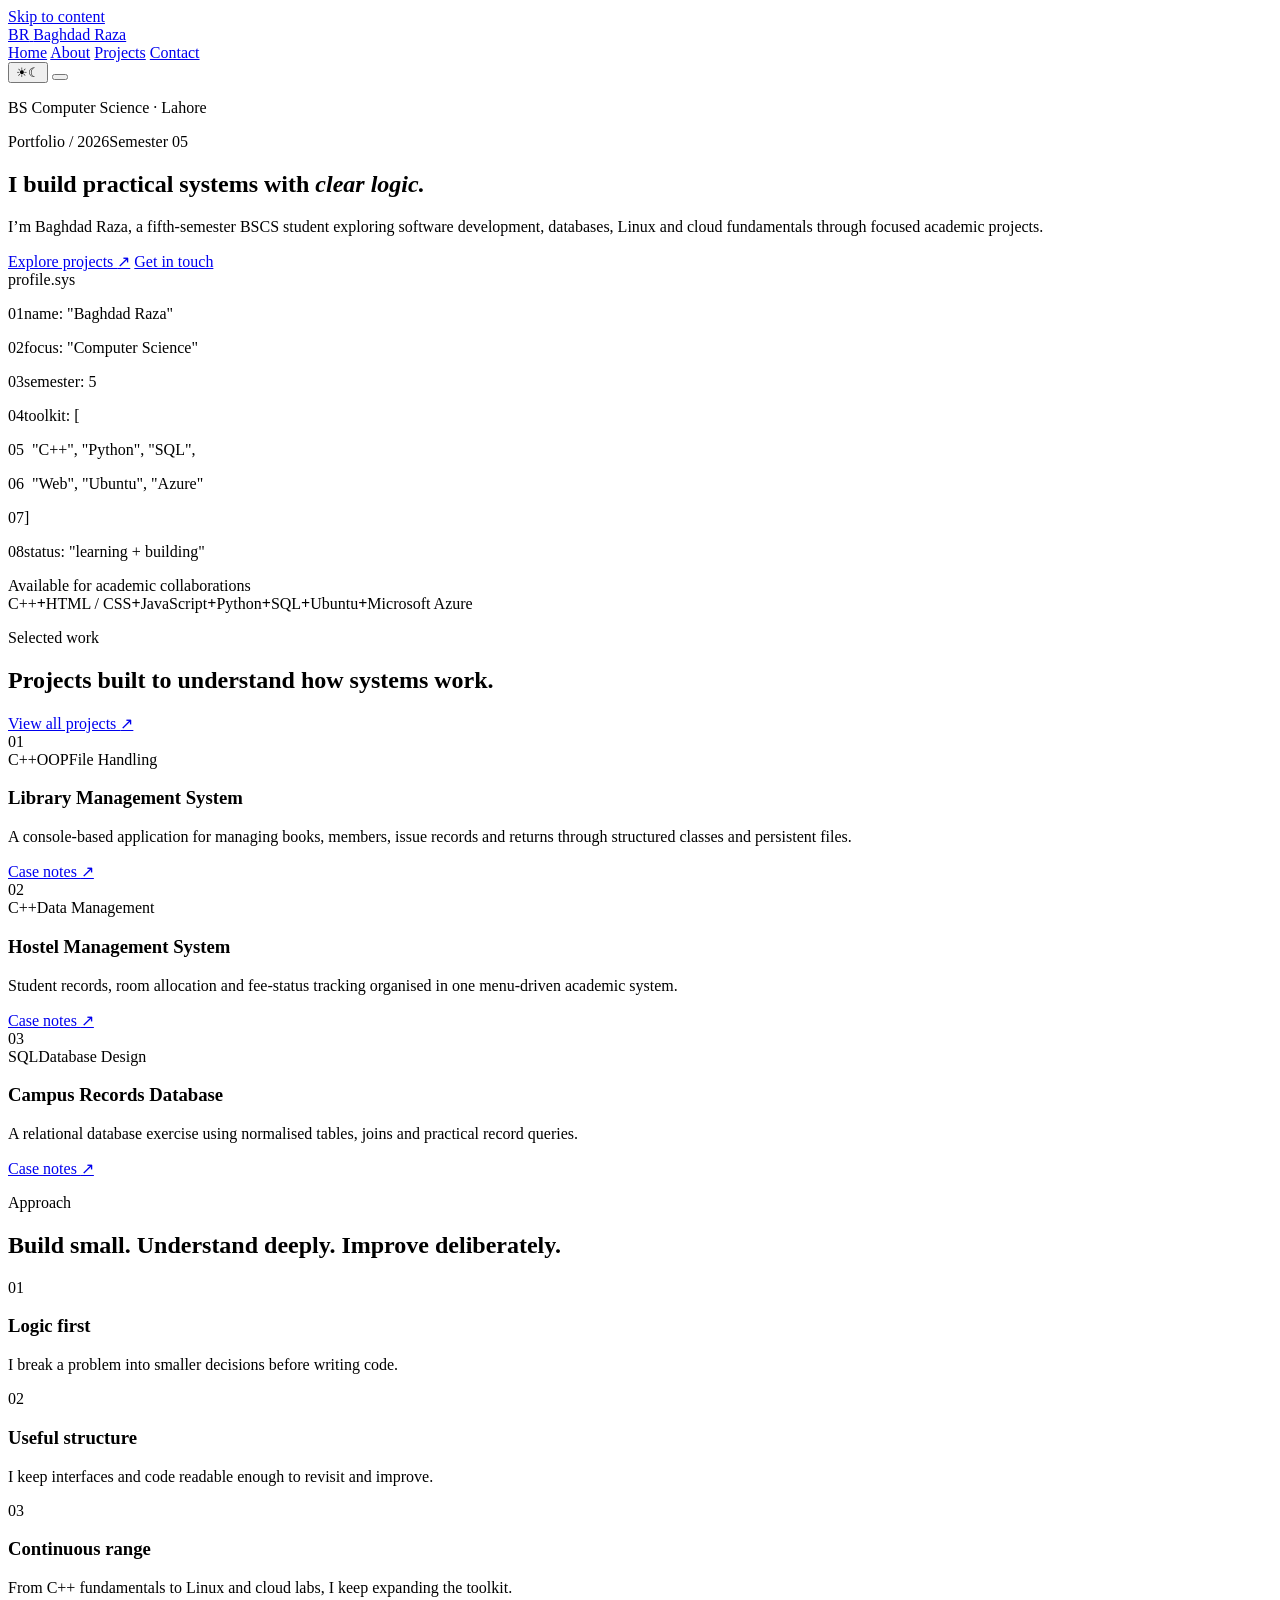
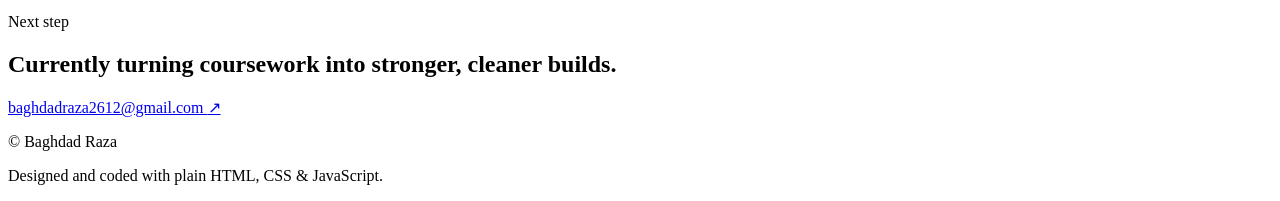
==== index.html @ f520c91e "Add personal portfolio website" ====
<!doctype html>
<html lang="en" data-theme="dark">
<head>
  <meta charset="utf-8">
  <meta name="viewport" content="width=device-width, initial-scale=1">
  <meta name="description" content="Portfolio of Baghdad Raza, a BS Computer Science student building practical software and learning modern computing systems.">
  <meta name="theme-color" content="#0a0908">
  <title>Baghdad Raza — CS Portfolio</title>
  <link rel="icon" type="image/svg+xml" href="data:image/svg+xml,%3Csvg xmlns='http://www.w3.org/2000/svg' viewBox='0 0 64 64'%3E%3Crect width='64' height='64' rx='15' fill='%230a0908'/%3E%3Cpath d='M17 16h17c9 0 14 4 14 11 0 4-2 7-6 9 5 1 8 5 8 10 0 8-6 12-16 12H17V16Zm10 9v8h7c3 0 5-1 5-4s-2-4-5-4h-7Zm0 16v8h8c4 0 6-1 6-4s-2-4-6-4h-8Z' fill='%23d89a45'/%3E%3C/svg%3E">
  <link rel="stylesheet" href="assets/styles-v2.css">
  <script src="assets/script.js" defer></script>
</head>
<body data-page="home">
  <a class="skip-link" href="#main">Skip to content</a>
  <header class="site-header">
    <nav class="nav container" aria-label="Primary navigation">
      <a class="brand" href="index.html" aria-label="Baghdad Raza home">
        <span class="brand-mark">BR</span>
        <span class="brand-name">Baghdad Raza</span>
      </a>
      <div class="nav-links" id="navLinks">
        <a data-nav="home" href="index.html">Home</a>
        <a data-nav="about" href="about.html">About</a>
        <a data-nav="projects" href="projects.html">Projects</a>
        <a data-nav="contact" href="contact.html">Contact</a>
      </div>
      <div class="nav-actions">
        <button class="icon-button theme-toggle" type="button" aria-label="Switch colour theme" title="Switch colour theme">
          <span class="sun" aria-hidden="true">☀</span><span class="moon" aria-hidden="true">☾</span>
        </button>
        <button class="menu-button" type="button" aria-expanded="false" aria-controls="navLinks" aria-label="Open menu">
          <span></span><span></span>
        </button>
      </div>
    </nav>
  </header>

  <main id="main">
    <section class="hero container">
      <div class="hero-copy reveal">
        <p class="eyebrow"><span></span> BS Computer Science · Lahore</p>
        <div class="hero-meta"><span>Portfolio / 2026</span><span>Semester 05</span></div>
        <h1>I build practical systems with <em>clear logic.</em></h1>
        <p class="hero-text">I’m Baghdad Raza, a fifth-semester BSCS student exploring software development, databases, Linux and cloud fundamentals through focused academic projects.</p>
        <div class="hero-actions">
          <a class="button primary" href="projects.html">Explore projects <span aria-hidden="true">↗</span></a>
          <a class="button ghost" href="contact.html">Get in touch</a>
        </div>
      </div>

      <aside class="system-card reveal delay-1" aria-label="Current profile snapshot">
        <div class="system-topbar">
          <span>profile.sys</span>
          <div aria-hidden="true"><i></i><i></i><i></i></div>
        </div>
        <div class="system-body">
          <p><span class="line-no">01</span><span class="key">name</span><span class="operator">:</span> <span class="value">"Baghdad Raza"</span></p>
          <p><span class="line-no">02</span><span class="key">focus</span><span class="operator">:</span> <span class="value">"Computer Science"</span></p>
          <p><span class="line-no">03</span><span class="key">semester</span><span class="operator">:</span> <span class="number">5</span></p>
          <p><span class="line-no">04</span><span class="key">toolkit</span><span class="operator">:</span> [</p>
          <p><span class="line-no">05</span>&nbsp;&nbsp;<span class="value">"C++"</span>, <span class="value">"Python"</span>, <span class="value">"SQL"</span>,</p>
          <p><span class="line-no">06</span>&nbsp;&nbsp;<span class="value">"Web"</span>, <span class="value">"Ubuntu"</span>, <span class="value">"Azure"</span></p>
          <p><span class="line-no">07</span>]</p>
          <p><span class="line-no">08</span><span class="key">status</span><span class="operator">:</span> <span class="value">"learning + building"</span></p>
          <span class="cursor" aria-hidden="true"></span>
        </div>
        <div class="system-footer"><span class="status-dot"></span> Available for academic collaborations</div>
      </aside>
    </section>

    <section class="signal-strip" aria-label="Technology focus">
      <div class="signal-track">
        <span>C++</span><b>+</b><span>HTML / CSS</span><b>+</b><span>JavaScript</span><b>+</b><span>Python</span><b>+</b><span>SQL</span><b>+</b><span>Ubuntu</span><b>+</b><span>Microsoft Azure</span>
      </div>
    </section>

    <section class="section container">
      <div class="section-heading reveal">
        <div>
          <p class="eyebrow">Selected work</p>
          <h2>Projects built to understand how systems work.</h2>
        </div>
        <a class="text-link" href="projects.html">View all projects <span>↗</span></a>
      </div>

      <div class="featured-grid">
        <article class="project-card project-featured reveal">
          <div class="project-index">01</div>
          <div>
            <div class="tag-row"><span>C++</span><span>OOP</span><span>File Handling</span></div>
            <h3>Library Management System</h3>
            <p>A console-based application for managing books, members, issue records and returns through structured classes and persistent files.</p>
          </div>
          <a href="projects.html#library-system" aria-label="Read about Library Management System">Case notes <span>↗</span></a>
        </article>

        <article class="project-card reveal delay-1">
          <div class="project-index">02</div>
          <div>
            <div class="tag-row"><span>C++</span><span>Data Management</span></div>
            <h3>Hostel Management System</h3>
            <p>Student records, room allocation and fee-status tracking organised in one menu-driven academic system.</p>
          </div>
          <a href="projects.html#hostel-system" aria-label="Read about Hostel Management System">Case notes <span>↗</span></a>
        </article>

        <article class="project-card reveal delay-2">
          <div class="project-index">03</div>
          <div>
            <div class="tag-row"><span>SQL</span><span>Database Design</span></div>
            <h3>Campus Records Database</h3>
            <p>A relational database exercise using normalised tables, joins and practical record queries.</p>
          </div>
          <a href="projects.html#campus-database" aria-label="Read about Campus Records Database">Case notes <span>↗</span></a>
        </article>
      </div>
    </section>

    <section class="section container split-section">
      <div class="section-heading compact reveal">
        <div>
          <p class="eyebrow">Approach</p>
          <h2>Build small. Understand deeply. Improve deliberately.</h2>
        </div>
      </div>
      <div class="principles reveal delay-1">
        <div><span>01</span><h3>Logic first</h3><p>I break a problem into smaller decisions before writing code.</p></div>
        <div><span>02</span><h3>Useful structure</h3><p>I keep interfaces and code readable enough to revisit and improve.</p></div>
        <div><span>03</span><h3>Continuous range</h3><p>From C++ fundamentals to Linux and cloud labs, I keep expanding the toolkit.</p></div>
      </div>
    </section>

    <section class="cta-panel container reveal">
      <p class="eyebrow">Next step</p>
      <h2>Currently turning coursework into stronger, cleaner builds.</h2>
      <a class="button primary" href="mailto:baghdadraza2612@gmail.com">baghdadraza2612@gmail.com <span>↗</span></a>
    </section>
  </main>

  <footer class="site-footer container">
    <p>© <span data-year></span> Baghdad Raza</p>
    <p>Designed and coded with plain HTML, CSS &amp; JavaScript.</p>
  </footer>
</body>
</html>
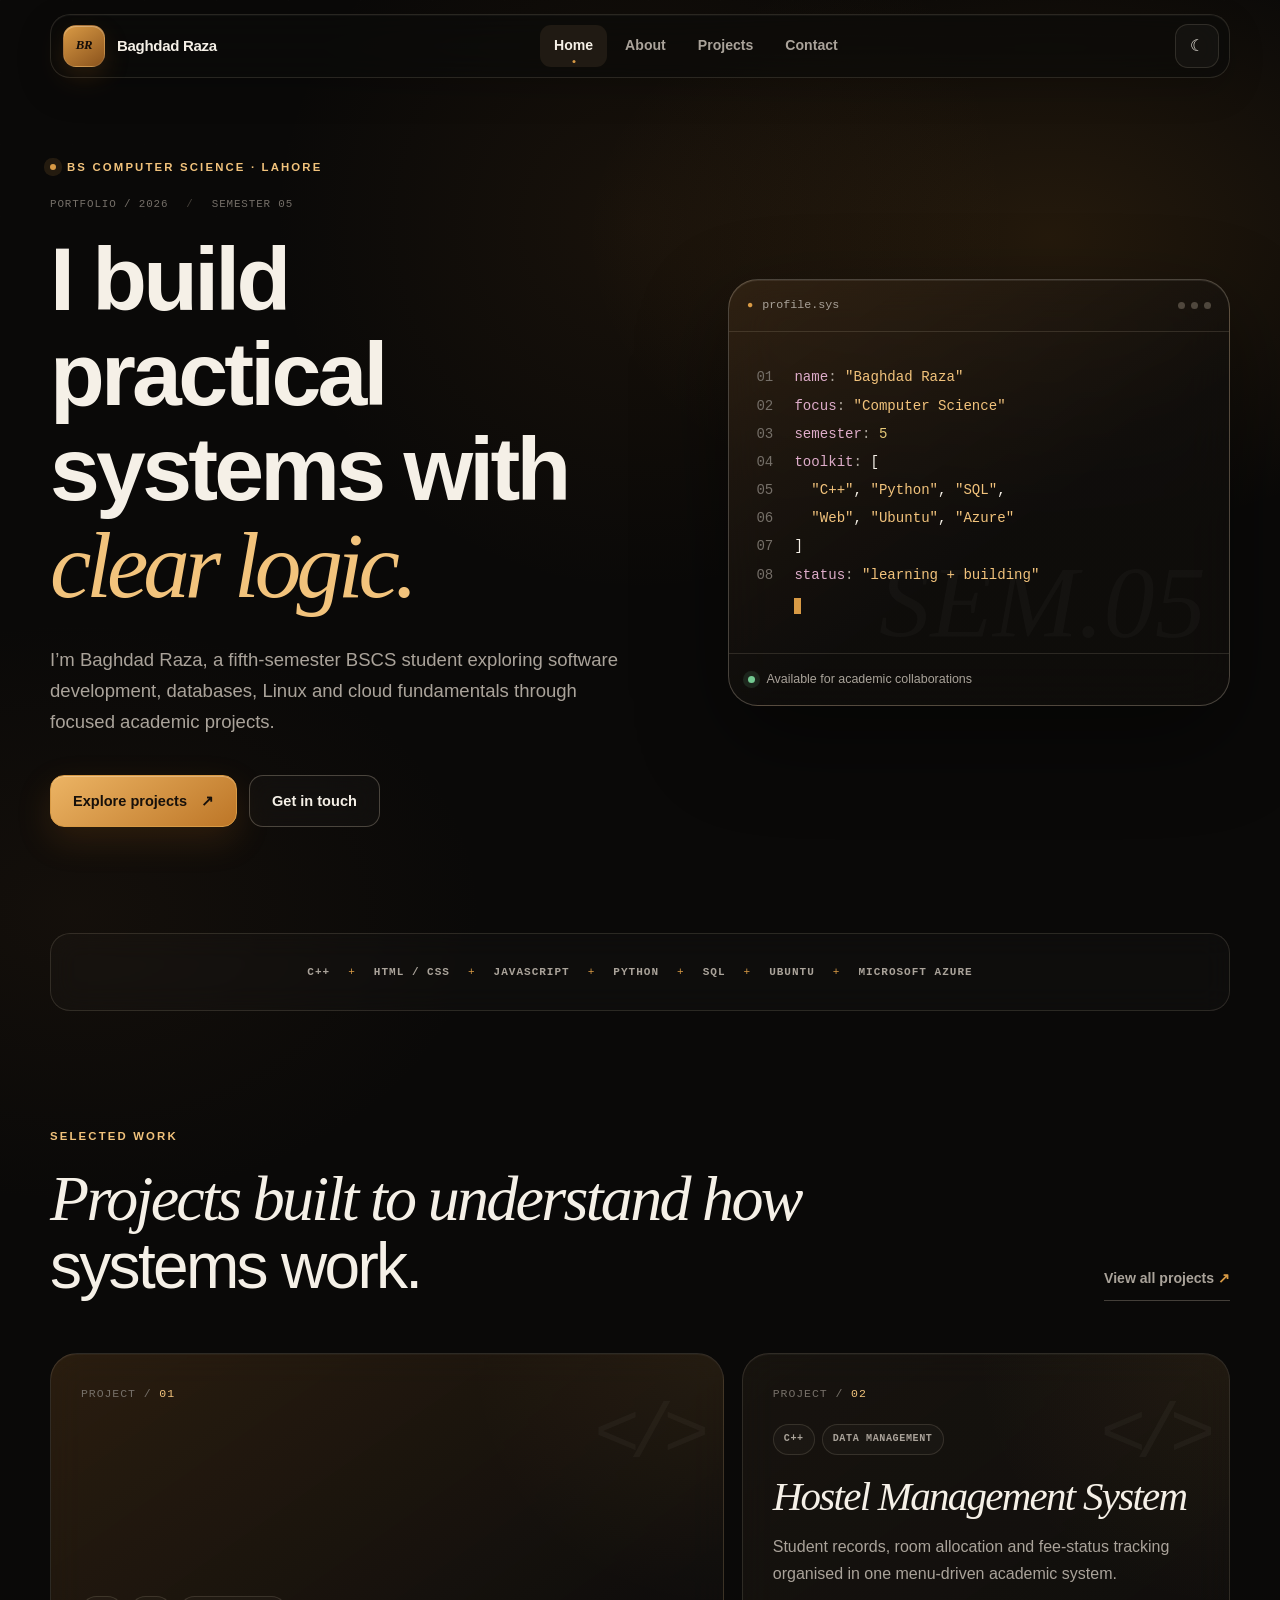
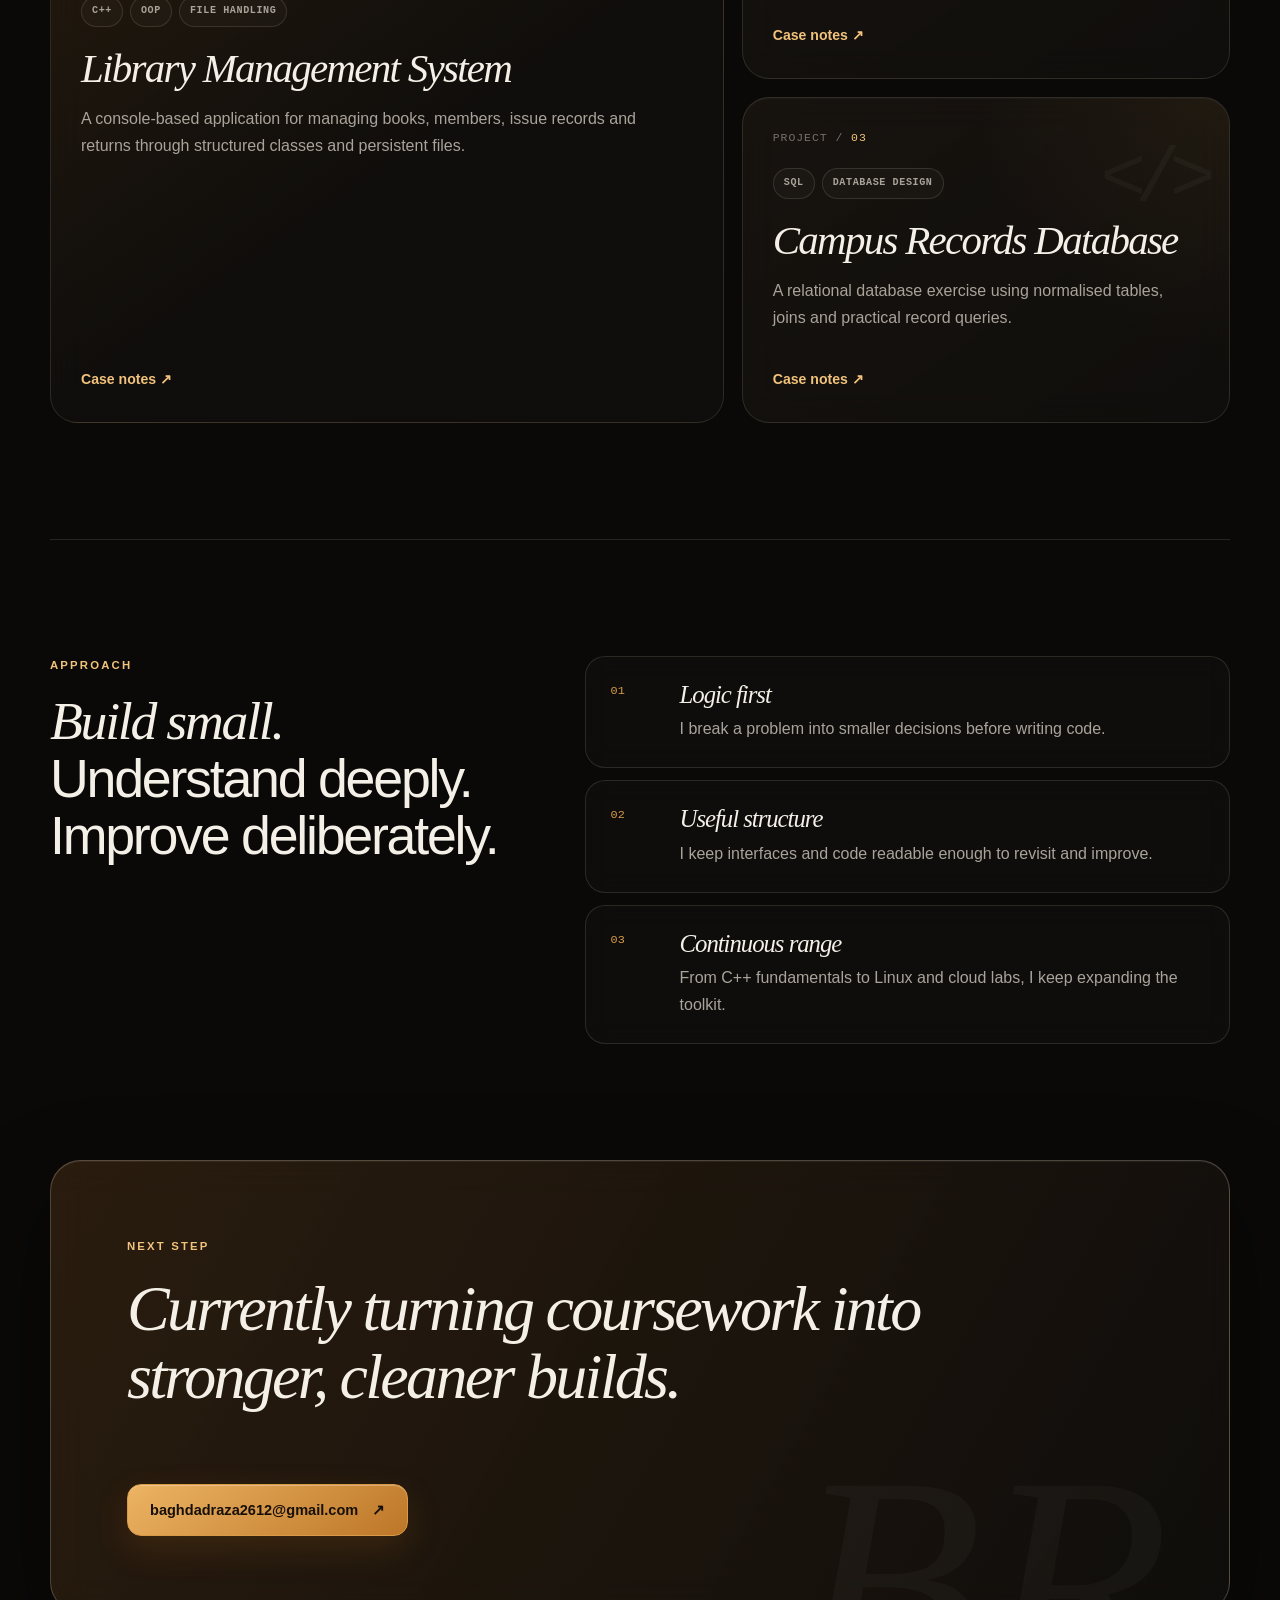
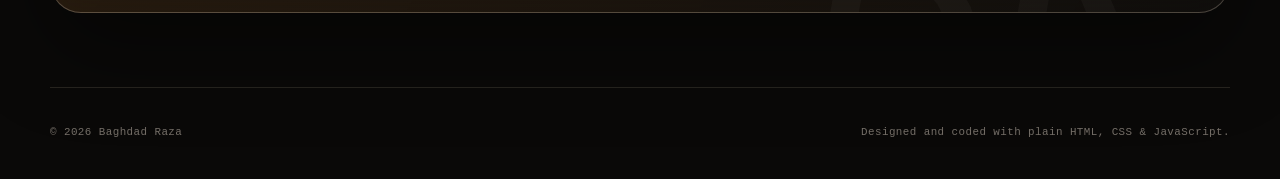
==== commit ae08920d: "Fix CSS and JavaScript paths" ====
--- a/index.html
+++ b/index.html
@@ -7,8 +7,8 @@
   <meta name="theme-color" content="#0a0908">
   <title>Baghdad Raza — CS Portfolio</title>
   <link rel="icon" type="image/svg+xml" href="data:image/svg+xml,%3Csvg xmlns='http://www.w3.org/2000/svg' viewBox='0 0 64 64'%3E%3Crect width='64' height='64' rx='15' fill='%230a0908'/%3E%3Cpath d='M17 16h17c9 0 14 4 14 11 0 4-2 7-6 9 5 1 8 5 8 10 0 8-6 12-16 12H17V16Zm10 9v8h7c3 0 5-1 5-4s-2-4-5-4h-7Zm0 16v8h8c4 0 6-1 6-4s-2-4-6-4h-8Z' fill='%23d89a45'/%3E%3C/svg%3E">
-  <link rel="stylesheet" href="assets/styles-v2.css">
-  <script src="assets/script.js" defer></script>
+  <link rel="stylesheet" href="styles-v2.css">
+  <script src="script.js" defer></script>
 </head>
 <body data-page="home">
   <a class="skip-link" href="#main">Skip to content</a>
--- a/styles-v2.css
+++ b/styles-v2.css
@@ -0,0 +1,192 @@
+:root {
+  --bg: #0a0908;
+  --bg-deep: #060606;
+  --surface: rgba(29, 25, 20, .72);
+  --surface-solid: #171411;
+  --surface-2: rgba(48, 38, 27, .58);
+  --text: #f5f0e7;
+  --muted: #aaa39a;
+  --faint: #756f68;
+  --line: rgba(244, 226, 202, .13);
+  --line-strong: rgba(244, 226, 202, .25);
+  --accent: #d89a45;
+  --accent-2: #f2c37c;
+  --accent-soft: rgba(216, 154, 69, .13);
+  --green: #73c991;
+  --shadow: 0 34px 90px rgba(0, 0, 0, .44);
+  --radius: 27px;
+  --max: 1180px;
+  --serif: "Iowan Old Style", "Palatino Linotype", Georgia, serif;
+  --sans: Inter, ui-sans-serif, -apple-system, BlinkMacSystemFont, "Segoe UI", sans-serif;
+  --mono: "SFMono-Regular", Consolas, "Liberation Mono", monospace;
+  --pointer-x: 50vw;
+  --pointer-y: 25vh;
+}
+
+[data-theme="light"] {
+  --bg: #f4efe6;
+  --bg-deep: #eae2d6;
+  --surface: rgba(255, 252, 246, .76);
+  --surface-solid: #fffaf2;
+  --surface-2: rgba(231, 216, 196, .62);
+  --text: #1c1712;
+  --muted: #6d645a;
+  --faint: #91877c;
+  --line: rgba(55, 38, 20, .13);
+  --line-strong: rgba(55, 38, 20, .23);
+  --accent: #9a5d16;
+  --accent-2: #6f400d;
+  --accent-soft: rgba(154, 93, 22, .1);
+  --green: #287c49;
+  --shadow: 0 30px 80px rgba(74, 50, 24, .14);
+}
+
+* { box-sizing: border-box; }
+html { scroll-behavior: smooth; }
+body {
+  margin: 0;
+  min-width: 320px;
+  background:
+    radial-gradient(800px circle at var(--pointer-x) var(--pointer-y), rgba(170, 105, 35, .09), transparent 46%),
+    radial-gradient(800px 520px at 82% 7%, rgba(214, 137, 40, .13), transparent 58%),
+    radial-gradient(700px 500px at 6% 27%, rgba(93, 61, 30, .12), transparent 58%),
+    var(--bg);
+  color: var(--text);
+  font-family: var(--sans);
+  font-size: 16px;
+  line-height: 1.65;
+  -webkit-font-smoothing: antialiased;
+  transition: background-color .3s ease, color .3s ease;
+}
+body::before {
+  content: "";
+  position: fixed;
+  inset: 0;
+  z-index: -1;
+  pointer-events: none;
+  opacity: .32;
+  background-image: linear-gradient(rgba(255,255,255,.018) 1px, transparent 1px), linear-gradient(90deg, rgba(255,255,255,.018) 1px, transparent 1px);
+  background-size: 72px 72px;
+  mask-image: linear-gradient(to bottom, #000, transparent 78%);
+}
+a { color: inherit; text-decoration: none; }
+button, input, textarea { font: inherit; }
+button, a { -webkit-tap-highlight-color: transparent; }
+.container { width: min(calc(100% - 48px), var(--max)); margin-inline: auto; }
+.skip-link { position: fixed; left: 18px; top: -80px; z-index: 100; padding: 10px 16px; border-radius: 99px; background: var(--accent); color: #17100a; font-weight: 800; }
+.skip-link:focus { top: 18px; }
+
+.site-header { position: sticky; top: 14px; z-index: 50; height: 82px; pointer-events: none; }
+.nav {
+  min-height: 64px;
+  padding: 8px 10px 8px 12px;
+  display: flex;
+  align-items: center;
+  justify-content: space-between;
+  gap: 24px;
+  border: 1px solid var(--line);
+  border-radius: 20px;
+  background: rgba(12, 11, 10, .66);
+  box-shadow: 0 12px 35px rgba(0,0,0,.18), inset 0 1px rgba(255,255,255,.035);
+  backdrop-filter: blur(24px) saturate(120%);
+  pointer-events: auto;
+  transition: border .25s ease, background .25s ease, transform .25s ease;
+}
+[data-theme="light"] .nav { background: rgba(250, 246, 238, .74); }
+.site-header.scrolled .nav { border-color: var(--line-strong); transform: translateY(-2px); }
+.brand { display: flex; align-items: center; gap: 12px; font-weight: 730; letter-spacing: -.02em; }
+.brand-mark { position: relative; display: grid; place-items: center; width: 42px; height: 42px; border: 1px solid rgba(255,255,255,.09); border-radius: 13px; background: linear-gradient(145deg, #d99a45, #8b531c); color: #130d08; box-shadow: inset 0 1px rgba(255,255,255,.28), 0 10px 24px rgba(150,91,25,.22); font-family: var(--serif); font-size: .8rem; font-style: italic; font-weight: 800; }
+.brand-name { font-size: .94rem; }
+.nav-links { display: flex; align-items: center; gap: 4px; }
+.nav-links a { position: relative; padding: 9px 14px; border-radius: 11px; color: var(--muted); font-size: .88rem; font-weight: 620; transition: color .2s ease, background .2s ease; }
+.nav-links a:hover, .nav-links a.active { color: var(--text); background: var(--surface-2); }
+.nav-links a.active::after { content: ""; position: absolute; left: 50%; bottom: 4px; width: 3px; height: 3px; border-radius: 50%; background: var(--accent); transform: translateX(-50%); }
+.nav-actions { display: flex; align-items: center; gap: 8px; }
+.icon-button, .menu-button { width: 44px; height: 44px; border: 1px solid var(--line); border-radius: 13px; background: rgba(255,255,255,.03); color: var(--text); cursor: pointer; transition: border .2s ease, background .2s ease, transform .2s ease; }
+.icon-button:hover, .menu-button:hover { border-color: var(--line-strong); background: var(--surface-2); transform: translateY(-1px); }
+.icon-button span { font-size: 1rem; }
+[data-theme="dark"] .sun, [data-theme="light"] .moon { display: none; }
+.menu-button { display: none; position: relative; }
+.menu-button span { position: absolute; left: 12px; width: 18px; height: 1.5px; background: currentColor; transition: .2s ease; }
+.menu-button span:first-child { top: 16px; }.menu-button span:last-child { top: 23px; }
+.menu-button[aria-expanded="true"] span:first-child { top: 20px; transform: rotate(45deg); }.menu-button[aria-expanded="true"] span:last-child { top: 20px; transform: rotate(-45deg); }
+
+.hero { min-height: calc(100vh - 96px); display: grid; grid-template-columns: 1.08fr .92fr; gap: clamp(48px, 7vw, 100px); align-items: center; padding-block: 76px 106px; }
+.eyebrow { margin: 0 0 19px; color: var(--accent-2); font-size: .71rem; font-weight: 760; letter-spacing: .19em; text-transform: uppercase; }
+.hero .eyebrow { display: flex; align-items: center; gap: 11px; }
+.hero .eyebrow span { width: 6px; height: 6px; border-radius: 50%; background: var(--accent); box-shadow: 0 0 0 6px var(--accent-soft); }
+.hero-meta { display: flex; gap: 18px; margin-bottom: 18px; color: var(--faint); font-family: var(--mono); font-size: .68rem; letter-spacing: .08em; text-transform: uppercase; }
+.hero-meta span + span::before { content: "/"; margin-right: 18px; color: var(--line-strong); }
+h1, h2, h3, p { margin-top: 0; }
+h1, h2, h3 { line-height: 1.06; letter-spacing: -.042em; }
+.hero h1 { max-width: 760px; margin-bottom: 30px; font-size: clamp(3.5rem, 7vw, 6.65rem); font-weight: 570; }
+.hero h1 em { display: block; color: var(--accent-2); font-family: var(--serif); font-size: 1.04em; font-style: italic; font-weight: 400; letter-spacing: -.055em; }
+.hero-text { max-width: 640px; color: var(--muted); font-size: clamp(1rem, 1.5vw, 1.16rem); }
+.hero-actions { display: flex; flex-wrap: wrap; gap: 12px; margin-top: 38px; }
+.button { min-height: 52px; display: inline-flex; align-items: center; justify-content: center; gap: 14px; padding: 0 22px; border: 1px solid var(--line-strong); border-radius: 14px; font-size: .91rem; font-weight: 720; cursor: pointer; transition: transform .22s ease, background .22s ease, border-color .22s ease, box-shadow .22s ease; }
+.button span { transition: transform .22s ease; }.button:hover { transform: translateY(-2px); }.button:hover span { transform: translate(2px,-2px); }
+.button.primary { border-color: #d89a45; background: linear-gradient(145deg, #ecb464, #bd7627); color: #17100a; box-shadow: inset 0 1px rgba(255,255,255,.28), 0 13px 34px rgba(174,102,28,.19); }
+.button.ghost { background: rgba(255,255,255,.025); backdrop-filter: blur(12px); }.button.full { width: 100%; }
+
+.system-card { position: relative; overflow: hidden; border: 1px solid var(--line-strong); border-radius: 30px; background: linear-gradient(145deg, rgba(78,54,30,.4), rgba(16,14,12,.76) 58%); box-shadow: var(--shadow), inset 0 1px rgba(255,255,255,.08); backdrop-filter: blur(24px); transform: rotate(1.3deg); transition: transform .35s ease, border-color .35s ease; }
+.system-card:hover { transform: rotate(0) translateY(-5px); border-color: rgba(234,183,112,.36); }
+.system-card::before { content: "SEM.05"; position: absolute; right: 23px; bottom: 50px; color: rgba(255,255,255,.027); font-family: var(--serif); font-size: clamp(4rem, 8vw, 7rem); font-style: italic; line-height: 1; pointer-events: none; }
+.system-topbar { min-height: 52px; display: flex; align-items: center; justify-content: space-between; padding: 0 18px; border-bottom: 1px solid var(--line); color: var(--muted); font-family: var(--mono); font-size: .73rem; }
+.system-topbar::before { content: "●"; margin-right: 9px; color: var(--accent); font-size: .65rem; }.system-topbar > span { margin-right: auto; }
+.system-topbar div { display: flex; gap: 6px; }.system-topbar i { width: 7px; height: 7px; border-radius: 50%; background: var(--line-strong); }
+.system-body { position: relative; z-index: 1; padding: 31px 27px 36px; overflow: hidden; font-family: var(--mono); font-size: clamp(.75rem, 1.1vw, .9rem); line-height: 2; }
+.system-body p { margin: 0; white-space: nowrap; }.line-no { display: inline-block; width: 38px; color: var(--faint); user-select: none; }.key { color: #dfadca; }.operator { color: var(--muted); }.value { color: var(--accent-2); }.number { color: #e7c978; }
+.cursor { display: inline-block; width: 7px; height: 16px; margin: 6px 0 0 38px; vertical-align: middle; background: var(--accent); animation: blink 1s steps(1) infinite; }
+.system-footer { position: relative; z-index: 1; min-height: 52px; display: flex; align-items: center; gap: 11px; padding: 0 19px; border-top: 1px solid var(--line); color: var(--muted); font-size: .78rem; }
+.status-dot { flex: 0 0 auto; display: inline-block; width: 7px; height: 7px; border-radius: 50%; background: var(--green); box-shadow: 0 0 0 5px color-mix(in srgb, var(--green) 13%, transparent); }
+@keyframes blink { 50% { opacity: 0; } }
+
+.signal-strip { width: min(calc(100% - 48px), var(--max)); margin-inline: auto; overflow: hidden; border: 1px solid var(--line); border-radius: 20px; background: rgba(255,255,255,.018); backdrop-filter: blur(14px); }
+.signal-track { min-height: 76px; display: flex; align-items: center; justify-content: center; flex-wrap: wrap; gap: 13px 18px; padding: 16px 22px; color: var(--muted); font-family: var(--mono); font-size: .69rem; font-weight: 650; letter-spacing: .09em; text-transform: uppercase; }
+.signal-track b { color: var(--accent); font-weight: 400; }
+.section { padding-block: 116px; }
+.section-heading { display: flex; align-items: end; justify-content: space-between; gap: 40px; margin-bottom: 52px; }
+.section-heading h2 { max-width: 760px; margin: 0; font-size: clamp(2.5rem, 5vw, 4.55rem); font-weight: 480; }
+.section-heading h2::first-line { font-family: var(--serif); font-style: italic; font-weight: 400; }
+.text-link { flex: 0 0 auto; padding: 9px 0; border-bottom: 1px solid var(--line-strong); color: var(--muted); font-size: .88rem; font-weight: 680; }.text-link span { color: var(--accent); }.text-link:hover { color: var(--text); }
+.featured-grid { display: grid; grid-template-columns: 1.38fr 1fr; gap: 18px; }
+.project-card { position: relative; min-height: 326px; display: flex; flex-direction: column; justify-content: space-between; overflow: hidden; padding: 30px; border: 1px solid var(--line); border-radius: var(--radius); background: linear-gradient(145deg, rgba(54,43,30,.31), rgba(19,17,15,.63)); box-shadow: inset 0 1px rgba(255,255,255,.035); backdrop-filter: blur(18px); transition: transform .3s ease, border-color .3s ease, box-shadow .3s ease; }
+[data-theme="light"] .project-card { background: rgba(255,252,246,.64); }
+.project-card::before { content: ""; position: absolute; inset: 0; pointer-events: none; background: radial-gradient(460px circle at 100% 0%, var(--accent-soft), transparent 55%); opacity: .55; }
+.project-card::after { content: "</>"; position: absolute; right: 25px; top: 19px; color: rgba(255,255,255,.035); font-family: var(--mono); font-size: clamp(3rem, 6vw, 6rem); letter-spacing: -.15em; pointer-events: none; }
+.project-card:hover { z-index: 2; transform: translateY(-7px); border-color: rgba(230,180,111,.32); box-shadow: 0 28px 65px rgba(0,0,0,.25), inset 0 1px rgba(255,255,255,.07); }
+.project-card.project-featured { grid-row: span 2; min-height: 670px; background: linear-gradient(145deg, rgba(110,72,31,.32), rgba(18,16,14,.7) 58%); }
+.project-index { position: relative; z-index: 1; color: var(--accent-2); font-family: var(--mono); font-size: .72rem; letter-spacing: .08em; }.project-index::before { content: "PROJECT / "; color: var(--faint); }
+.tag-row { position: relative; z-index: 1; display: flex; flex-wrap: wrap; gap: 7px; margin-bottom: 20px; }.tag-row span { padding: 6px 10px; border: 1px solid var(--line); border-radius: 99px; background: rgba(255,255,255,.025); color: var(--muted); font-family: var(--mono); font-size: .63rem; font-weight: 650; letter-spacing: .06em; text-transform: uppercase; }
+.project-card h3 { position: relative; z-index: 1; max-width: 530px; margin: 0 0 16px; font-family: var(--serif); font-size: clamp(2rem, 3.2vw, 3.45rem); font-style: italic; font-weight: 400; }.project-card p { position: relative; z-index: 1; max-width: 560px; color: var(--muted); }.project-card a { position: relative; z-index: 1; align-self: flex-start; color: var(--accent-2); font-size: .88rem; font-weight: 700; }
+.split-section { display: grid; grid-template-columns: .82fr 1.18fr; gap: 86px; border-top: 1px solid var(--line); }.section-heading.compact { align-items: start; margin: 0; }.section-heading.compact h2 { font-size: clamp(2.35rem, 4.2vw, 4rem); }
+.principles { display: grid; gap: 12px; }.principles div { display: grid; grid-template-columns: 52px 1fr; column-gap: 17px; padding: 25px; border: 1px solid var(--line); border-radius: 20px; background: rgba(255,255,255,.018); backdrop-filter: blur(12px); transition: border .2s ease, transform .2s ease; }.principles div:hover { border-color: var(--line-strong); transform: translateX(5px); }.principles span { grid-row: span 2; color: var(--accent); font-family: var(--mono); font-size: .74rem; }.principles h3 { margin: 0 0 8px; font-family: var(--serif); font-size: 1.55rem; font-style: italic; font-weight: 400; }.principles p { margin: 0; color: var(--muted); }
+.cta-panel { position: relative; overflow: hidden; margin-bottom: 74px; padding: clamp(34px, 6vw, 76px); border: 1px solid var(--line-strong); border-radius: 31px; background: linear-gradient(120deg, rgba(93,60,26,.39), rgba(18,16,14,.66)); box-shadow: inset 0 1px rgba(255,255,255,.06), var(--shadow); backdrop-filter: blur(20px); }.cta-panel::after { content: "BR"; position: absolute; right: 5%; bottom: -28%; color: rgba(255,255,255,.028); font-family: var(--serif); font-size: clamp(9rem, 24vw, 20rem); font-style: italic; line-height: 1; }.cta-panel > * { position: relative; z-index: 1; }.cta-panel h2 { max-width: 850px; font-family: var(--serif); font-size: clamp(2.5rem, 5vw, 4.9rem); font-style: italic; font-weight: 400; }.cta-panel .button { margin-top: 20px; }
+
+.page-intro { padding-top: 120px; padding-bottom: 40px; }.page-intro::before { content: "BR — ACADEMIC PORTFOLIO"; display: block; margin-bottom: 24px; color: var(--faint); font-family: var(--mono); font-size: .65rem; letter-spacing: .13em; }.page-intro h1 { max-width: 1080px; margin-bottom: 30px; font-family: var(--serif); font-size: clamp(3.2rem, 7vw, 6.8rem); font-style: italic; font-weight: 400; }.page-intro > p:last-child { max-width: 660px; color: var(--muted); font-size: 1.07rem; }
+.about-grid { display: grid; grid-template-columns: 1.15fr .85fr; gap: 84px; align-items: start; }.about-statement .lead { color: var(--text); font-family: var(--serif); font-size: clamp(1.75rem, 3vw, 2.6rem); font-style: italic; line-height: 1.3; letter-spacing: -.025em; }.about-statement p:not(.lead) { max-width: 700px; color: var(--muted); font-size: 1.04rem; }.fact-list { padding: 9px 24px; border: 1px solid var(--line); border-radius: 22px; background: var(--surface); backdrop-filter: blur(18px); }.fact-list div { display: flex; align-items: start; justify-content: space-between; gap: 30px; padding: 17px 0; border-bottom: 1px solid var(--line); }.fact-list div:last-child { border-bottom: 0; }.fact-list span { color: var(--muted); font-size: .82rem; }.fact-list strong { text-align: right; font-size: .88rem; font-weight: 680; }
+.skills-grid { display: grid; grid-template-columns: repeat(3, 1fr); gap: 17px; }.skill-group { position: relative; overflow: hidden; padding: 29px; border: 1px solid var(--line); border-radius: var(--radius); background: linear-gradient(145deg, var(--surface-2), var(--surface)); box-shadow: inset 0 1px rgba(255,255,255,.04); backdrop-filter: blur(18px); }.skill-group::after { content: ""; position: absolute; right: -28px; top: -28px; width: 90px; height: 90px; border: 1px solid var(--line); border-radius: 50%; }.skill-number { color: var(--accent); font-family: var(--mono); font-size: .7rem; }.skill-group h3 { margin-bottom: 28px; font-family: var(--serif); font-size: 1.8rem; font-style: italic; font-weight: 400; }.skill-group ul { list-style: none; padding: 0; margin: 0; }.skill-group li { display: flex; justify-content: space-between; gap: 14px; padding: 15px 0; border-top: 1px solid var(--line); }.skill-group li span { font-size: .9rem; font-weight: 650; }.skill-group li b { color: var(--muted); font-family: var(--mono); font-size: .65rem; font-weight: 500; text-align: right; text-transform: uppercase; }
+.timeline { padding: 0 27px; border: 1px solid var(--line); border-radius: var(--radius); background: var(--surface); backdrop-filter: blur(18px); }.timeline article { display: grid; grid-template-columns: .34fr 1fr; gap: 48px; padding: 32px 0; border-bottom: 1px solid var(--line); }.timeline article:last-child { border-bottom: 0; }.timeline-date { color: var(--accent); font-family: var(--mono); font-size: .75rem; }.timeline h3 { margin: 0 0 8px; font-family: var(--serif); font-size: 2rem; font-style: italic; font-weight: 400; }.timeline p { margin-bottom: 9px; font-weight: 680; }.timeline span { color: var(--muted); }
+
+.project-list { padding-top: 60px; }.project-row { position: relative; display: grid; grid-template-columns: 66px 1fr 130px; gap: 27px; align-items: center; overflow: hidden; margin-bottom: 14px; padding: 30px 27px; border: 1px solid var(--line); border-radius: 23px; background: var(--surface); backdrop-filter: blur(18px); cursor: pointer; scroll-margin-top: 110px; transition: background .25s ease, border .25s ease, transform .25s ease; }.project-row::after { content: ""; position: absolute; right: -60px; top: -60px; width: 160px; height: 160px; border: 1px solid var(--line); border-radius: 50%; transition: transform .35s ease; }.project-row:hover, .project-row:focus-visible { z-index: 2; border-color: rgba(230,180,111,.33); background: linear-gradient(100deg, rgba(91,61,29,.35), var(--surface)); outline: none; transform: translateY(-4px); }.project-row:hover::after { transform: scale(1.18); }.row-number { align-self: start; padding-top: 5px; color: var(--accent); font-family: var(--mono); font-size: .72rem; }.row-main { position: relative; z-index: 1; }.row-main h2 { margin: 0 0 10px; font-family: var(--serif); font-size: clamp(2rem, 3.2vw, 3rem); font-style: italic; font-weight: 400; }.row-main p { margin: 0; color: var(--muted); }.row-action { position: relative; z-index: 1; display: flex; flex-direction: column; align-items: end; gap: 18px; }.row-action > span { color: var(--muted); font-family: var(--mono); font-size: .64rem; letter-spacing: .08em; text-transform: uppercase; }.row-action button { width: 46px; height: 46px; border: 1px solid var(--line); border-radius: 14px; background: rgba(255,255,255,.025); color: var(--accent-2); cursor: pointer; transition: .2s ease; }.project-row:hover .row-action button { border-color: var(--accent); background: var(--accent); color: #17100a; transform: rotate(5deg); }
+.project-dialog { width: min(calc(100% - 32px), 760px); padding: clamp(30px, 5vw, 56px); border: 1px solid var(--line-strong); border-radius: 28px; background: rgba(20,17,14,.93); color: var(--text); box-shadow: var(--shadow), inset 0 1px rgba(255,255,255,.06); backdrop-filter: blur(25px); }.project-dialog::backdrop { background: rgba(3,3,3,.76); backdrop-filter: blur(10px); }.dialog-close { position: absolute; right: 18px; top: 17px; width: 42px; height: 42px; border: 1px solid var(--line); border-radius: 14px; background: rgba(255,255,255,.025); color: var(--text); font-size: 1.45rem; cursor: pointer; }.project-dialog h2 { max-width: 610px; font-family: var(--serif); font-size: clamp(2.2rem, 5vw, 4rem); font-style: italic; font-weight: 400; }.project-dialog > p:not(.eyebrow) { color: var(--muted); font-size: 1.06rem; }.dialog-grid { display: grid; grid-template-columns: 1fr 1fr; gap: 36px; margin-top: 36px; padding-top: 28px; border-top: 1px solid var(--line); }.dialog-grid > div > span { display: block; margin-bottom: 12px; color: var(--accent-2); font-family: var(--mono); font-size: .66rem; font-weight: 650; letter-spacing: .1em; text-transform: uppercase; }.dialog-grid ul { padding-left: 20px; margin: 0; }.dialog-grid p { color: var(--muted); }
+
+.contact-layout { min-height: calc(100vh - 96px); display: grid; grid-template-columns: 1fr .8fr; gap: 84px; align-items: center; padding-block: 100px; }.contact-copy h1 { max-width: 760px; font-family: var(--serif); font-size: clamp(3.2rem, 6.5vw, 6.2rem); font-style: italic; font-weight: 400; }.contact-copy > p:not(.eyebrow) { max-width: 610px; color: var(--muted); font-size: 1.05rem; }.email-link { display: inline-flex; gap: 10px; margin-top: 23px; padding-bottom: 6px; border-bottom: 1px solid var(--accent); color: var(--accent-2); font-size: clamp(.95rem, 2vw, 1.17rem); font-weight: 700; }.availability { display: flex; align-items: start; gap: 14px; margin-top: 42px; }.availability .status-dot { margin-top: 8px; }.availability p { color: var(--muted); }.availability strong { color: var(--text); }
+.contact-form { padding: clamp(26px, 4vw, 43px); border: 1px solid var(--line-strong); border-radius: 28px; background: linear-gradient(145deg, rgba(71,50,28,.34), rgba(18,16,14,.72)); box-shadow: var(--shadow), inset 0 1px rgba(255,255,255,.06); backdrop-filter: blur(22px); }.field { margin-bottom: 20px; }.field label { display: block; margin-bottom: 8px; color: var(--muted); font-family: var(--mono); font-size: .69rem; font-weight: 600; letter-spacing: .06em; text-transform: uppercase; }.field input, .field textarea { width: 100%; padding: 14px 15px; border: 1px solid var(--line); border-radius: 13px; outline: none; background: rgba(0,0,0,.17); color: var(--text); resize: vertical; transition: border .2s ease, box-shadow .2s ease, background .2s ease; }.field input:focus, .field textarea:focus { border-color: var(--accent); background: rgba(0,0,0,.24); box-shadow: 0 0 0 4px var(--accent-soft); }.field input::placeholder, .field textarea::placeholder { color: var(--faint); }.form-note { margin: 13px 0 0; color: var(--muted); font-size: .76rem; text-align: center; }
+
+.site-footer { min-height: 92px; display: flex; align-items: center; justify-content: space-between; gap: 24px; border-top: 1px solid var(--line); color: var(--faint); font-family: var(--mono); font-size: .68rem; letter-spacing: .04em; }.site-footer p { margin: 0; }
+.reveal { opacity: 0; transform: translateY(22px); transition: opacity .72s ease, transform .72s ease; }.reveal.visible { opacity: 1; transform: translateY(0); }.delay-1 { transition-delay: .11s; }.delay-2 { transition-delay: .2s; }
+@media (prefers-reduced-motion: reduce) { html { scroll-behavior: auto; } *, *::before, *::after { animation-duration: .01ms !important; transition-duration: .01ms !important; } .reveal { opacity: 1; transform: none; } }
+
+@media (max-width: 900px) {
+  .hero, .about-grid, .split-section, .contact-layout { grid-template-columns: 1fr; }
+  .hero { min-height: auto; gap: 58px; padding-block: 76px 90px; }.system-card { max-width: 670px; }.featured-grid { grid-template-columns: 1fr 1fr; }.project-card.project-featured { grid-column: 1 / -1; grid-row: auto; min-height: 420px; }.split-section, .about-grid, .contact-layout { gap: 54px; }.skills-grid { grid-template-columns: 1fr; }.contact-layout { padding-block: 82px; }
+}
+@media (max-width: 700px) {
+  .container, .signal-strip { width: min(calc(100% - 28px), var(--max)); }
+  .site-header { top: 9px; height: 72px; }.nav { min-height: 58px; border-radius: 17px; }.brand-name { display: none; }.brand-mark { width: 40px; height: 40px; }.menu-button { display: block; }
+  .nav-links { position: absolute; left: 14px; right: 14px; top: 67px; display: grid; gap: 3px; padding: 10px; border: 1px solid var(--line-strong); border-radius: 17px; background: rgba(16,14,12,.94); box-shadow: var(--shadow); backdrop-filter: blur(24px); opacity: 0; transform: translateY(-8px); visibility: hidden; transition: .2s ease; }.nav-links.open { opacity: 1; transform: translateY(0); visibility: visible; }.nav-links a { padding: 12px 14px; }
+  .hero { padding-block: 56px 72px; }.hero h1 { font-size: clamp(3.15rem, 15vw, 4.8rem); }.hero-actions { display: grid; }.button { width: 100%; }.system-card { transform: none; border-radius: 23px; }.system-body { padding-inline: 16px; font-size: .72rem; }.line-no { width: 28px; }.system-card::before { display: none; }
+  .signal-track { justify-content: flex-start; }.section { padding-block: 84px; }.section-heading { display: block; margin-bottom: 38px; }.text-link { display: inline-block; margin-top: 24px; }.featured-grid { grid-template-columns: 1fr; }.project-card, .project-card.project-featured { min-height: 340px; }.principles div { grid-template-columns: 43px 1fr; padding: 22px 18px; }.cta-panel { border-radius: 24px; }
+  .page-intro { padding-top: 84px; }.page-intro h1 { font-size: clamp(3rem, 13vw, 4.7rem); }.fact-list div { display: block; }.fact-list strong { display: block; margin-top: 4px; text-align: left; }.timeline article { grid-template-columns: 1fr; gap: 15px; }.project-row { grid-template-columns: 40px 1fr; gap: 12px; padding: 24px 17px; }.row-action { grid-column: 2; flex-direction: row; align-items: center; justify-content: space-between; }.dialog-grid { grid-template-columns: 1fr; }.contact-copy h1 { font-size: clamp(3rem, 13vw, 4.8rem); }.site-footer { display: block; padding-block: 25px; }.site-footer p + p { margin-top: 7px; }
+}
